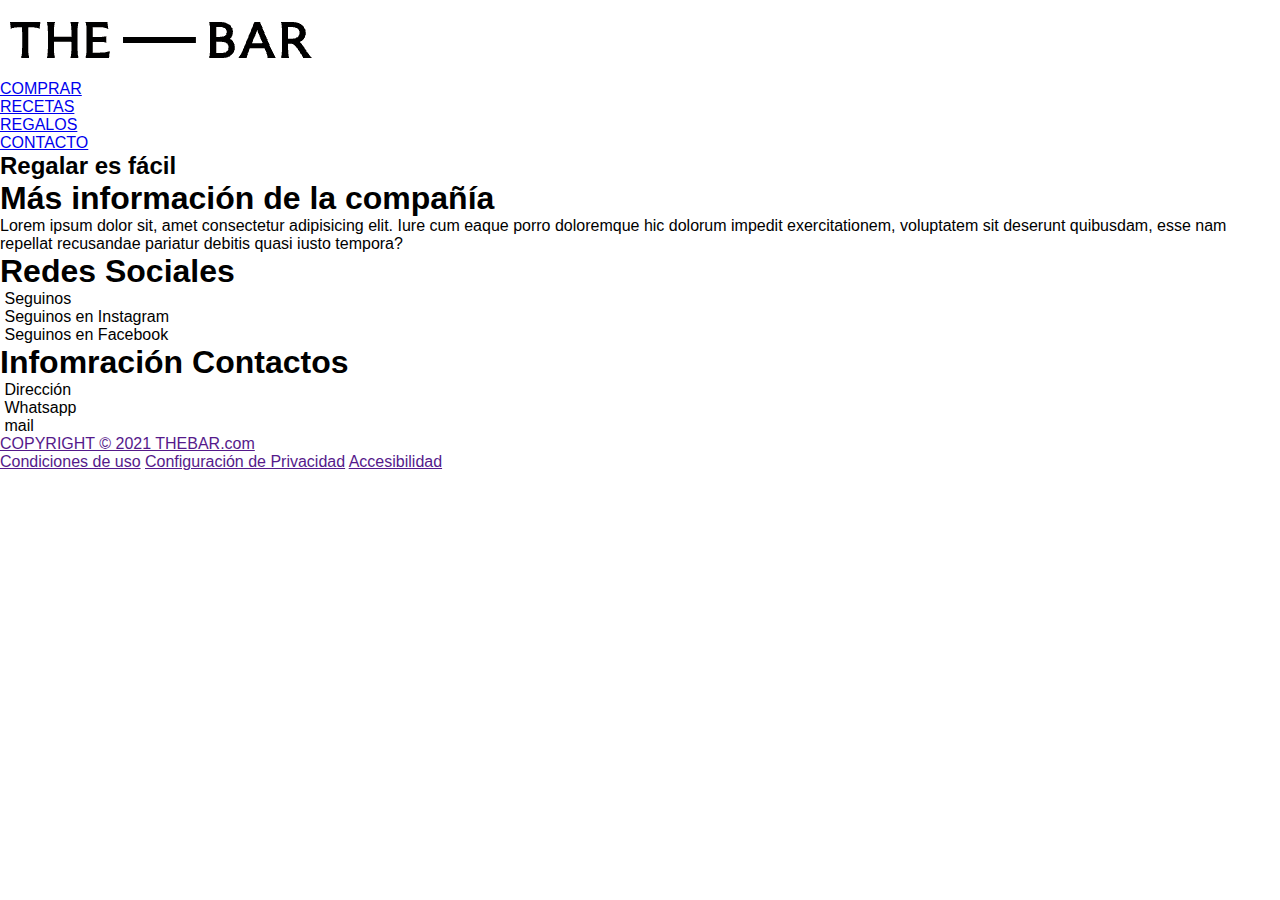
==== regalos.html @ 0faf6a96 "Este es el primer commit" ====
<!DOCTYPE html>
<html lang="en">

<head>
    <meta charset="UTF-8">
    <meta http-equiv="X-UA-Compatible" content="IE=edge">
    <meta name="viewport" content="width=device-width, initial-scale=1.0">
    <link rel="shortcut icon" href="./images/logo mini thebar.png">
    <link rel="stylesheet" href="./css/style.css">
    <title>Inicio | TheBar</title>
</head>

<body>
    <header>
        <a href="./index.html"><img src="./images/Thebar Logo.png" alt="" class=""></a>
        <nav>
            <ul class="menu">
                <li>
                    <a href="./comprar.html">COMPRAR</a>
                </li>
                <li>
                    <a href="./recetas.html">RECETAS</a>
                </li>
                <li>
                    <a href="./regalos.html">REGALOS</a>
                </li>
                <li>
                    <a href="./contacto.html">CONTACTO</a>
                </li>
            </ul>
        </nav>
    </header>
    <main>
        <h2>Regalar es fácil</h2>
    </main>
    <footer>

        <div class="containerFooterAll">


            <div class="containerBody">
                <div class="column1">
                    <h1>Más información de la compañía</h1>
                    <p>Lorem ipsum dolor sit, amet consectetur adipisicing elit. Iure cum eaque porro doloremque hic
                        dolorum impedit exercitationem, voluptatem sit deserunt quibusdam, esse nam repellat recusandae
                        pariatur debitis quasi iusto tempora?
                    </p>

                </div>
                <div class="column2">
                    <h1>Redes Sociales</h1>

                    <div class="row">
                        <img src="" alt="">
                        <label>Seguinos</label>
                    </div>

                    <div class="row">
                        <img src="" alt="">
                        <label>Seguinos en Instagram</label>
                    </div>

                    <div class="row">
                        <img src="" alt="">
                        <label>Seguinos en Facebook</label>
                    </div>

                </div>
                <div class="column3">
                    <h1>Infomración Contactos</h1>

                    <div class="row2">
                        <img src="" alt="">
                        <label>Dirección</label>
                    </div>

                    <div class="row2">
                        <img src="" alt="">
                        <label>Whatsapp</label>
                    </div>

                    <div class="row2">
                        <img src="" alt="">
                        <label>mail</label>
                    </div>
                </div>
            </div>
        </div>
      
        <div class="containerFooter">
            <div class="copyRight">
               <a href="">COPYRIGHT © 2021 THEBAR.com</a> 
            </div>

            <div class="information">
                <a href="">Condiciones de uso</a>
                <a href="">Configuración de Privacidad</a>
                <a href="">Accesibilidad</a>

            </div>
        </div>   
    </footer>

</body>

</html>
---- css/style.css ----
@import url('https://fonts.googleapis.com/css2?family=Benne&family=Nunito:wght@300&family=Scope+One&display=swap');

* {
    padding: 0;
    margin: 0;
    font-family: Arial, Helvetica, sans-serif;
}

.grilla {
    display: grid;
    grid-template-columns: 0.7fr 3fr 3fr 0.7fr;
    grid-template-areas:
        "prenav prenav prenav prenav"
        "nav nav nav nav"
        "banner banner banner banner"
        "section1 section1 section1 section1"
        "section2 section2 section2 section2"
        "footer footer footer footer";
    background-color: #faf1ea;
}

.prenav {
    grid-area: prenav;
    background-color: black;
    display: flex;
    justify-content: space-around;
    height: 4vh;
    align-items: center;
}

.prenav a {
    text-decoration: none;
    color: white;
    font-weight: bold;
    font-size: small;
}


.prenav a:hover {
    color: grey;
}

.nav {
    grid-area: nav;
    background-color: #fffaf7;
    display: flex;
    height: 70px;
    justify-content: space-between;
    align-items: center;


}

.nav a img {
    width: 180px;
    height: 40px;
    margin-left: 10px;
}

.logoCarrito {
    margin-right: 1.5rem;
    width: 28px;
    cursor: pointer;
}

.nav ul {
    display: flex;
    height: 100%;
    margin-right: 130px;
    align-items: center;
}

.nav li {
    list-style: none;
    padding: 25px;
    text-align: center;

}

.nav li a {
    text-decoration: none;
    color: black;
    font-weight: bold;
}

.nav li a:hover {
    color: grey;
}

.banner {
    grid-area: banner;
    background-color: white;
    display: flex;
    height: 560px;
}

.bannerText {
    padding-left: 2.5rem;
    padding-right: 2.5rem;
    padding-top: 6rem;
    padding-bottom: 6rem;
}

.bannerText label {
    font-size: smaller;
    font-weight: bold;
}

.banner h1 {
    padding-top: 3rem;
    font-size: 55px;
    font-family: 'Benne', serif;
    font-weight: lighter;
    line-height: 35px;
}

.banner p {
    max-width: 85%;
    font-family: 'Nunito', sans-serif;
    line-height: 30px;
    font-weight: 100;
    padding-top: 2rem;
    padding-bottom: 2rem;
}

.bannerText button {
    background-color: black;
    color: white;
    font-weight: bolder;
    width: 10rem;
    height: 3rem;
    border: none;
    cursor: pointer
}

.bannerText button:hover {
    background-color: rgb(103, 102, 111);
}

.banner img {
    height: 100%;
}

.section1 {
    grid-area: section1;
    margin: 40px;
}

.section1 h2 {
    font-size: 36px;
    font-family: 'Benne', serif;
    font-weight: lighter;
}


.homePL {
    display: flex;
}

.eachProduct {
    display: flex;
    flex-direction: column;
}


.imgPL {
    width: 330px;
    height: 330px;
}

.section2 {
    grid-area: section2;
    display: flex;
    height: 600px;
    padding-top: 20px;
    padding-bottom: 20px;
    padding-left: 80px;
    padding-right: 80px;
    align-items: center;
}

.section2 img {
    height: 100%;
}

.parrafoCarrousel {
    display: flex;
    flex-direction: column;
    height: 100%;
    width: 100%;
    background-color: white;
    align-items: center;
    justify-items: center;
}

.parrafoCarrousel h4 {
    font-size: smaller;
    font-weight: bolder;
    text-align: center;
    padding-top: 100px;
}

.parrafoCarrousel h1 {
    padding-top: 35px;
    font-size: 45px;
    max-width: 400px;
    margin: 1rem auto;
    text-align: center;
    font-family: 'Benne', serif;
    font-weight: lighter;
    line-height: 55px;
}

.parrafoCarrousel p {
    max-width: 65%;
    margin: 1rem auto;
    text-align: center;
    font-family: 'Nunito', sans-serif;
    line-height: 30px;
    font-weight: 100;
}

.parrafoCarrousel a {
    font-size: smaller;
    margin: 1rem auto;
    padding-top: 5px;
    font-weight: bold;
    text-decoration: underline;
    color: black;
}

.parrafoCarrousel a:hover {
    color: rgb(128, 127, 127);
}


.footer {
    grid-area: footer;
    background-color: black;
    color: white;
}
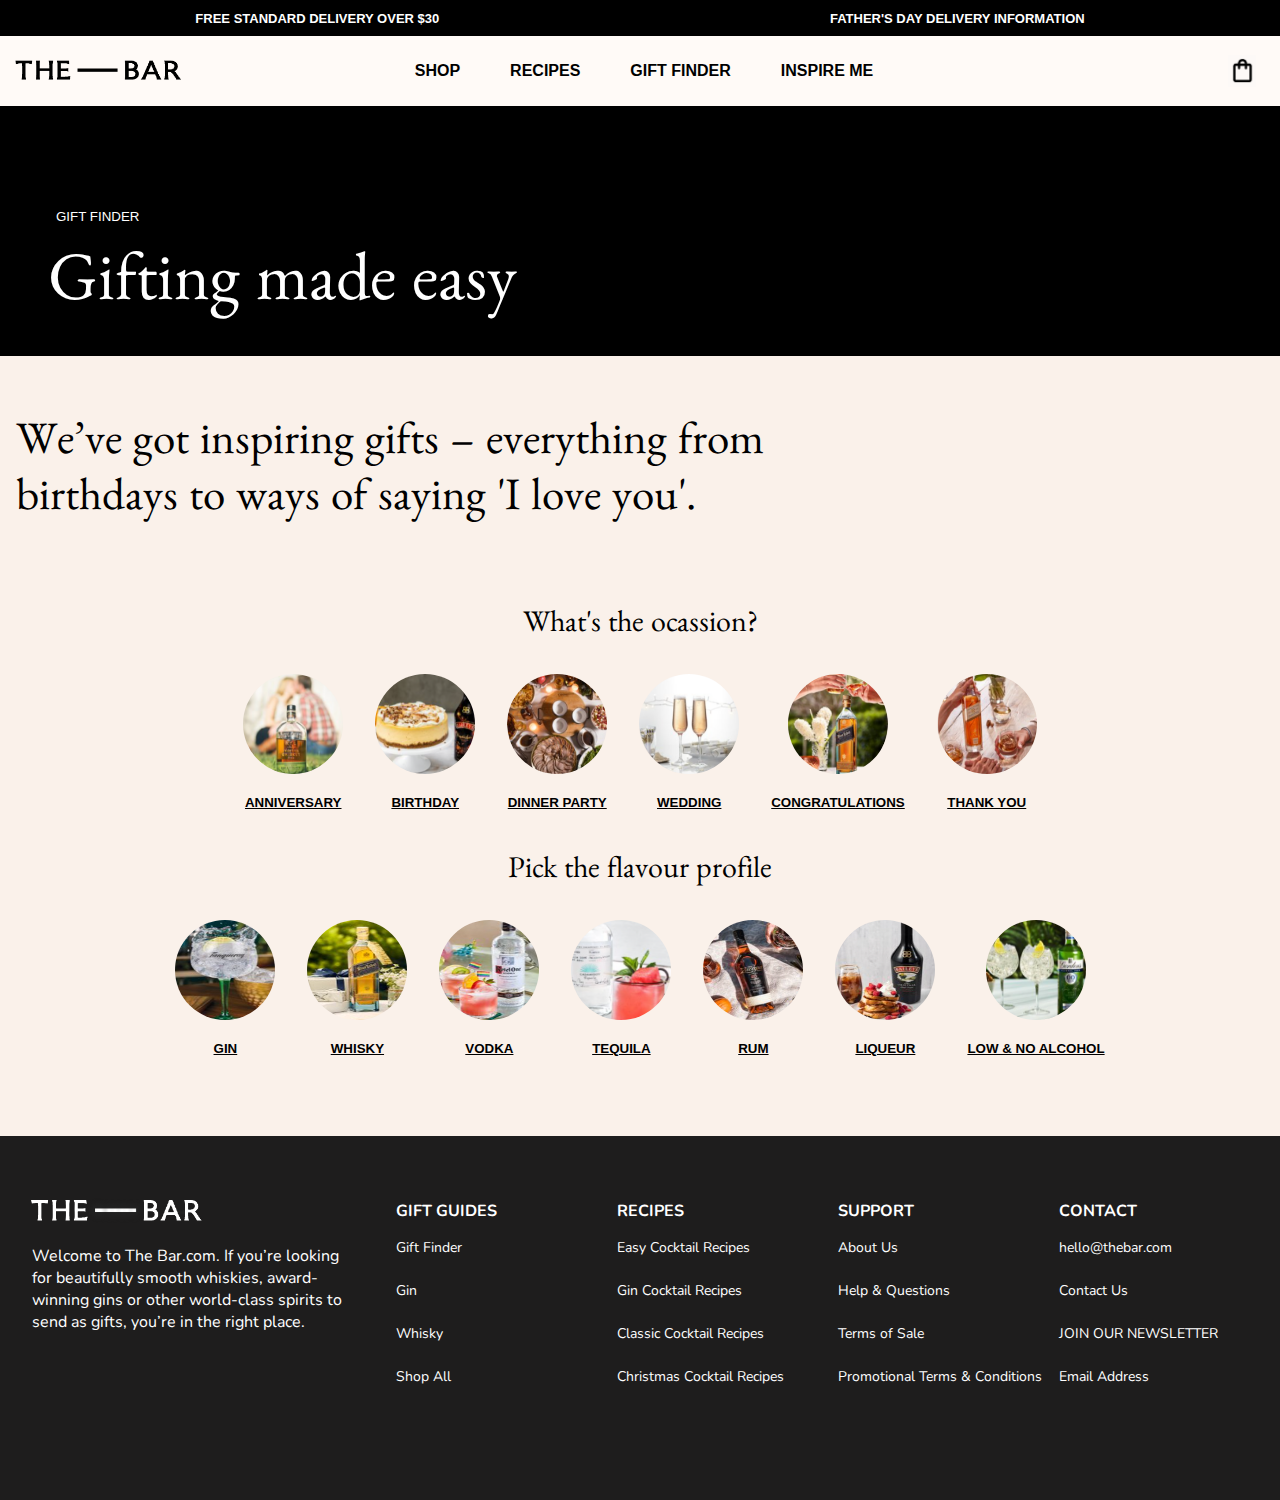
==== commit 0ea55bde: "Gift Finder Page y cierre de detalles" ====
--- a/regalos.html
+++ b/regalos.html
@@ -11,96 +11,132 @@
 </head>
 
 <body>
-    <header>
-        <a href="./index.html"><img src="./images/Thebar Logo.png" alt="" class=""></a>
-        <nav>
-            <ul class="menu">
-                <li>
-                    <a href="./comprar.html">COMPRAR</a>
-                </li>
-                <li>
-                    <a href="./recetas.html">RECETAS</a>
-                </li>
-                <li>
-                    <a href="./regalos.html">REGALOS</a>
-                </li>
-                <li>
-                    <a href="./contacto.html">CONTACTO</a>
-                </li>
+    <div class="grilla2">
+        <section class="prenav">
+            <a href="">FREE STANDARD DELIVERY OVER $30</a>
+            <a href="">FATHER'S DAY DELIVERY INFORMATION</a>
+        </section>
+        <nav class="nav">
+            <a href="./index.html"><img src="./images/Thebar Logo.png" alt=""></a>
+            <ul>
+                <li><a href="./comprar.html">SHOP</a></li>
+                <li><a href="./recetas.html">RECIPES</a></li>
+                <li><a href="./regalos.html">GIFT FINDER</a></li>
+                <li><a href="./contacto.html">INSPIRE ME</a></li>
             </ul>
+            <img src="./images/Icono Carrito.png" alt="" class="logoCarrito">
         </nav>
-    </header>
-    <main>
-        <h2>Regalar es fácil</h2>
-    </main>
-    <footer>
-
-        <div class="containerFooterAll">
-
-
-            <div class="containerBody">
-                <div class="column1">
-                    <h1>Más información de la compañía</h1>
-                    <p>Lorem ipsum dolor sit, amet consectetur adipisicing elit. Iure cum eaque porro doloremque hic
-                        dolorum impedit exercitationem, voluptatem sit deserunt quibusdam, esse nam repellat recusandae
-                        pariatur debitis quasi iusto tempora?
-                    </p>
-
-                </div>
-                <div class="column2">
-                    <h1>Redes Sociales</h1>
-
-                    <div class="row">
-                        <img src="" alt="">
-                        <label>Seguinos</label>
-                    </div>
-
-                    <div class="row">
-                        <img src="" alt="">
-                        <label>Seguinos en Instagram</label>
-                    </div>
-
-                    <div class="row">
-                        <img src="" alt="">
-                        <label>Seguinos en Facebook</label>
-                    </div>
-
-                </div>
-                <div class="column3">
-                    <h1>Infomración Contactos</h1>
-
-                    <div class="row2">
-                        <img src="" alt="">
-                        <label>Dirección</label>
-                    </div>
-
-                    <div class="row2">
-                        <img src="" alt="">
-                        <label>Whatsapp</label>
-                    </div>
-
-                    <div class="row2">
-                        <img src="" alt="">
-                        <label>mail</label>
-                    </div>
-                </div>
+        <header class="gfBanner">
+            <div class="gfBannerText">
+                <label>GIFT FINDER</label>
+                <h1>Gifting made easy</h1>
+            </div>
+        </header>
+        <section class="gfTitle">
+            <h1>We’ve got inspiring gifts – everything from birthdays to ways of saying 'I love you'.</h1>
+        </section>
+        <h3 class="subtitle">What's the ocassion?</h3>
+        <div class="occasion">
+            <div class="gfEachOption">
+                <img src="images/ANIVERSARIO.png" alt="">
+                <label for="">ANNIVERSARY</label>
+            </div>
+            <div class="gfEachOption">
+                <img src="images/CUMPLE.png" alt="">
+                <label for="">BIRTHDAY</label>
+            </div>
+            <div class="gfEachOption">
+                <img src="images/COMIDA.png" alt="">
+                <label for="">DINNER PARTY</label>
+            </div>
+            <div class="gfEachOption">
+                <img src="images/WEDDING.png" alt="">
+                <label for="">WEDDING</label>
+            </div>
+            <div class="gfEachOption">
+                <img src="images/FELICITACIONES.png" alt="">
+                <label for="">CONGRATULATIONS</label>
+            </div>
+            <div class="gfEachOption">
+                <img src="images/GRACIAS.png" alt="">
+                <label for="">THANK YOU</label>
             </div>
         </div>
-      
-        <div class="containerFooter">
-            <div class="copyRight">
-               <a href="">COPYRIGHT © 2021 THEBAR.com</a> 
+        <h3 class="subtitle">Pick the flavour profile</h3>
+        <div class="flavour">
+            <div class="gfEachOption">
+                <img src="images/GIN.png" alt="">
+                <label for="">GIN</label>
             </div>
-
-            <div class="information">
-                <a href="">Condiciones de uso</a>
-                <a href="">Configuración de Privacidad</a>
-                <a href="">Accesibilidad</a>
-
+            <div class="gfEachOption">
+                <img src="images/WHISKY.png" alt="">
+                <label for="">WHISKY</label>
             </div>
-        </div>   
-    </footer>
-
+            <div class="gfEachOption">
+                <img src="images/VODKA.png" alt="">
+                <label for="">VODKA</label>
+            </div>
+            <div class="gfEachOption">
+                <img src="images/TEQUILA.png" alt="">
+                <label for="">TEQUILA</label>
+            </div>
+            <div class="gfEachOption">
+                <img src="images/RON.png" alt="">
+                <label for="">RUM</label>
+            </div>
+            <div class="gfEachOption">
+                <img src="images/BAILEYS.png" alt="">
+                <label for="">LIQUEUR</label>
+            </div>
+            <div class="gfEachOption">
+                <img src="images/NO ALCOHOL.png" alt="">
+                <label for="">LOW & NO ALCOHOL</label>
+            </div>
+        </div>
+        <footer class="footer">
+            <div class="firstColumn">
+                <a href="./index.html"><img src="./images/pixlr-bg-result.png" alt=""></a>
+                <p>Welcome to The Bar.com. If you’re looking for beautifully smooth whiskies,
+                    award-winning gins or other world-class spirits to send as gifts, you’re in the right place.</p>
+            </div>
+            <div class="listColumn">
+                <h3>GIFT GUIDES</h3>
+                <ul>
+                    <li>Gift Finder</li>
+                    <li>Gin</li>
+                    <li>Whisky</li>
+                    <li>Shop All</li>
+                </ul>
+            </div>
+            <div class="listColumn">
+                <h3>RECIPES</h3>
+                <ul>
+                    <li>Easy Cocktail Recipes</li>
+                    <li>Gin Cocktail Recipes</li>
+                    <li>Classic Cocktail Recipes</li>
+                    <li>Christmas Cocktail Recipes </li>
+                </ul>
+            </div>
+            <div class="listColumn">
+                <h3>SUPPORT</h3>
+                <ul>
+                    <li>About Us</li>
+                    <li>Help & Questions</li>
+                    <li>Terms of Sale</li>
+                    <li>Promotional Terms & Conditions</li>
+                </ul>
+            </div>
+            <div class="listColumn">
+                <h3>CONTACT</h3>
+                <ul>
+                    <li>hello@thebar.com</li>
+                    <li>Contact Us</li>
+                    <li>JOIN OUR NEWSLETTER</li>
+                    <li>Email Address</li>
+                </ul>
+            </div>
+        </footer>
+    </div>
 </body>
 
 </html>--- a/css/style.css
+++ b/css/style.css
@@ -5,6 +5,8 @@
     margin: 0;
     font-family: Arial, Helvetica, sans-serif;
 }
+
+/* Pagina Home */
 
 .grilla {
     display: grid;
@@ -13,7 +15,8 @@
         "prenav prenav prenav prenav"
         "nav nav nav nav"
         "banner banner banner banner"
-        "section1 section1 section1 section1"
+        ". title title ."
+        ". section1 section1 ."
         "section2 section2 section2 section2"
         "footer footer footer footer";
     background-color: #faf1ea;
@@ -141,31 +144,62 @@
     height: 100%;
 }
 
+.title {
+    grid-area: title;
+}
+
+.title h1 {
+    font-size: 35px;
+    font-family: 'Benne', serif;
+    font-weight: lighter;
+    padding-top: 4rem;
+}
+
 .section1 {
     grid-area: section1;
-    margin: 40px;
-}
-
-.section1 h2 {
-    font-size: 36px;
-    font-family: 'Benne', serif;
-    font-weight: lighter;
-}
-
-
-.homePL {
     display: flex;
 }
 
 .eachProduct {
     display: flex;
     flex-direction: column;
-}
-
-
-.imgPL {
-    width: 330px;
-    height: 330px;
+    padding-top: 3rem;
+    padding-left: 0.5rem;
+    padding-bottom: 2rem;
+    padding-right: 0.5rem;
+}
+
+.eachProduct h3{
+    padding-top: 1.5rem;
+    padding-left: 0.5rem;
+    padding-bottom: 0.5rem;
+    font-size: 22px;
+    font-family: 'Benne', serif;
+    font-weight: lighter;
+    width: 90%;
+    line-height: 2rem;
+
+}
+
+.eachProduct p {
+    padding-left: 0.5rem;
+    padding-bottom: 2rem;
+    font-size: 15px;
+    font-family: 'Nunito', sans-serif;
+    line-height: 30px;
+    font-weight: 100;
+    width: 90%;
+    line-height: 2rem;
+}
+
+.eachProduct img {
+    width: 100%;
+
+}
+
+.imgPL:hover{
+    transition: 0.5s;
+    transform: scale(1.1);
 }
 
 .section2 {
@@ -173,10 +207,10 @@
     display: flex;
     height: 600px;
     padding-top: 20px;
-    padding-bottom: 20px;
+    padding-bottom: 10rem;
     padding-left: 80px;
     padding-right: 80px;
-    align-items: center;
+    justify-content: center;
 }
 
 .section2 img {
@@ -188,6 +222,7 @@
     flex-direction: column;
     height: 100%;
     width: 100%;
+    max-width: 632.5px;
     background-color: white;
     align-items: center;
     justify-items: center;
@@ -236,6 +271,136 @@
 
 .footer {
     grid-area: footer;
+    background-color: rgba(28, 27, 27, 0.994);
+    color: white;
+    padding-bottom: 64px;
+    display: flex;
+    height: 300px;
+}
+
+.firstColumn {
+    width: 30%;
+    padding-top: 40px;
+    padding-right: 3rem;
+    padding-left: 1rem;
+}
+
+.firstColumn img {
+    width: 200px;
+    height: 65px;
+    padding-left: 0.3rem;
+}
+
+.firstColumn p {
+    padding-left: 1rem;
+    font-family: 'Nunito', sans-serif;
+}
+
+.listColumn {
+    width: 20%;
+    padding-top: 64px;
+}
+
+.listColumn h3 {
+    font-family: 'Nunito', sans-serif;
+    font-size: 16px;
+}
+
+.listColumn ul li {
+    font-family: 'Nunito', sans-serif;
+    list-style: none;
+    padding-bottom: 0.5rem;
+    padding-top: 1rem;
+    font-size: 14px;
+}
+
+/* Página Gift Finder */
+
+.grilla2 {
+    background-color: #faf1ea;
+}
+
+.gfBanner {
     background-color: black;
     color: white;
-}+    height: 250px
+}
+
+.gfBannerText {
+    display: flex;
+    flex-direction: column;
+    justify-content: end;
+    height: 100%;
+}
+
+.gfBannerText label {
+    font-size: smaller;
+    padding-left: 3.5rem;
+}
+
+.gfBannerText h1 {
+    padding-top: 2rem;
+    padding-bottom: 2rem;
+    padding-left: 3rem;
+    font-size: 68px;
+    font-family: 'Benne', serif;
+    font-weight: lighter;
+}
+
+.gfTitle h1 {
+    font-size: 45px;
+    font-family: 'Benne', serif;
+    font-weight: lighter;
+    padding-top: 4rem;
+    padding-left: 1rem;
+    padding-bottom: 3rem;
+    width: 70%;
+    line-height: 3.5rem;
+}
+
+.subtitle{
+    font-size: 30px;
+    font-family: 'Benne', serif;
+    font-weight: lighter;
+    padding-top: 2rem;
+    text-align: center;
+
+}
+
+.occasion {
+    grid-area: occasion;
+    display: flex;
+    justify-content: center;
+}
+
+
+.flavour {
+    grid-area: flavour;
+    display: flex;
+    justify-content: center;
+    padding-bottom: 4rem;
+}
+
+.gfEachOption {
+    display: flex;
+    flex-direction: column;
+    padding-top: 2rem;
+    padding-left: 1rem;
+    padding-right: 1rem;
+    align-items: center;
+}
+
+.gfEachOption img{
+    width: 100px;
+    height: 100px;
+    border-radius: 150px;
+}
+
+.gfEachOption label {
+    font-size: smaller;
+    margin: 1rem auto;
+    padding-top: 5px;
+    font-weight: bold;
+    text-decoration: underline;
+}
+
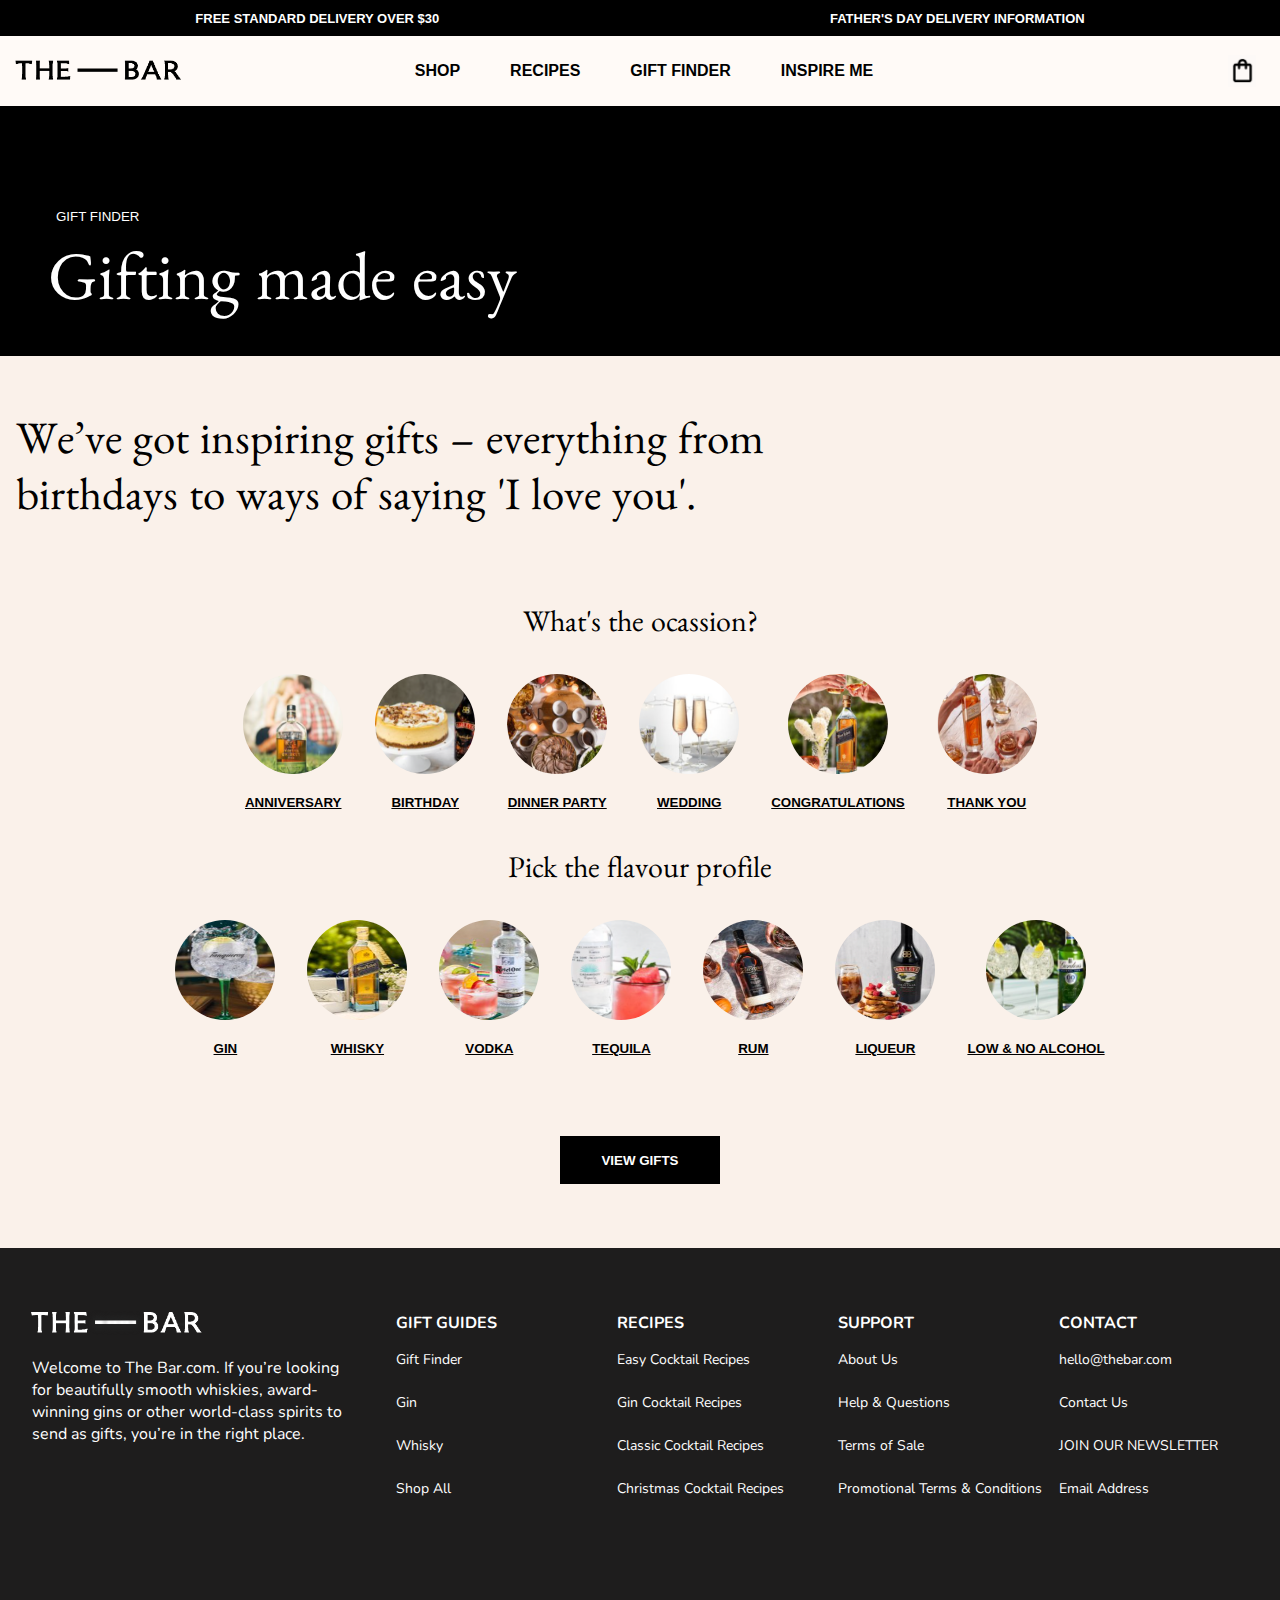
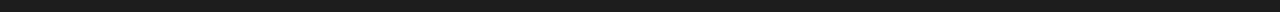
==== commit 537fdf5c: "Botón de Gift Finder" ====
--- a/regalos.html
+++ b/regalos.html
@@ -93,6 +93,13 @@
                 <label for="">LOW & NO ALCOHOL</label>
             </div>
         </div>
+        <div class="gfButton">
+            <p></p>
+            <a href="">
+                <button>VIEW GIFTS</button>
+            </a>
+            <p></p>
+        </div>
         <footer class="footer">
             <div class="firstColumn">
                 <a href="./index.html"><img src="./images/pixlr-bg-result.png" alt=""></a>
--- a/css/style.css
+++ b/css/style.css
@@ -404,3 +404,22 @@
     text-decoration: underline;
 }
 
+.gfButton {
+    display: flex;
+    justify-content: center;
+    padding-bottom: 4rem;
+}
+
+.gfButton button {
+    background-color: black;
+    color: white;
+    font-weight: bolder;
+    width: 10rem;
+    height: 3rem;
+    border: none;
+    cursor: pointer;
+}
+
+.gfButton button:hover {
+    background-color: rgb(103, 102, 111);
+}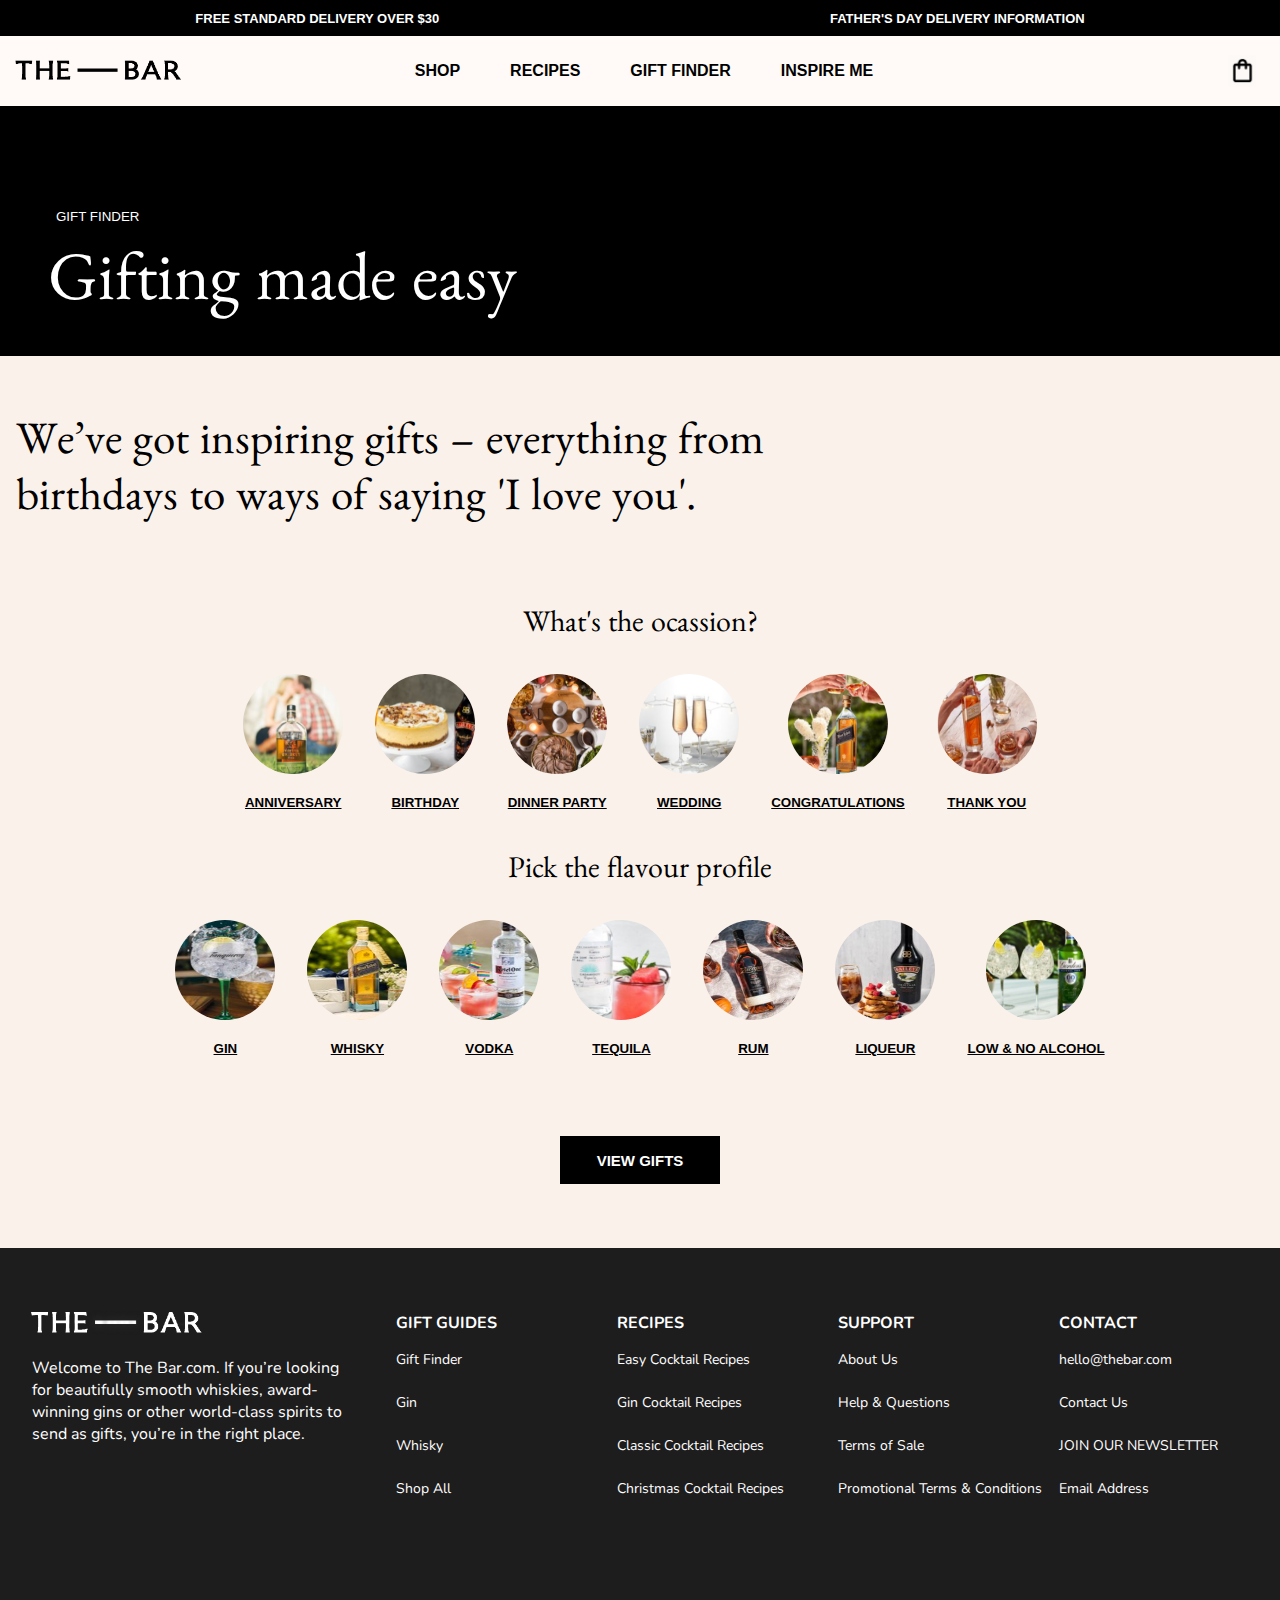
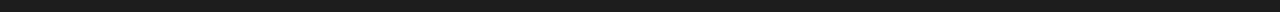
==== commit 9a414d77: "Correcciones" ====
--- a/regalos.html
+++ b/regalos.html
@@ -19,10 +19,10 @@
         <nav class="nav">
             <a href="./index.html"><img src="./images/Thebar Logo.png" alt=""></a>
             <ul>
-                <li><a href="./comprar.html">SHOP</a></li>
-                <li><a href="./recetas.html">RECIPES</a></li>
+                <li><a href="">SHOP</a></li>
+                <li><a href="">RECIPES</a></li>
                 <li><a href="./regalos.html">GIFT FINDER</a></li>
-                <li><a href="./contacto.html">INSPIRE ME</a></li>
+                <li><a href="">INSPIRE ME</a></li>
             </ul>
             <img src="./images/Icono Carrito.png" alt="" class="logoCarrito">
         </nav>
--- a/css/style.css
+++ b/css/style.css
@@ -413,6 +413,7 @@
 .gfButton button {
     background-color: black;
     color: white;
+    font-size: 15px;
     font-weight: bolder;
     width: 10rem;
     height: 3rem;
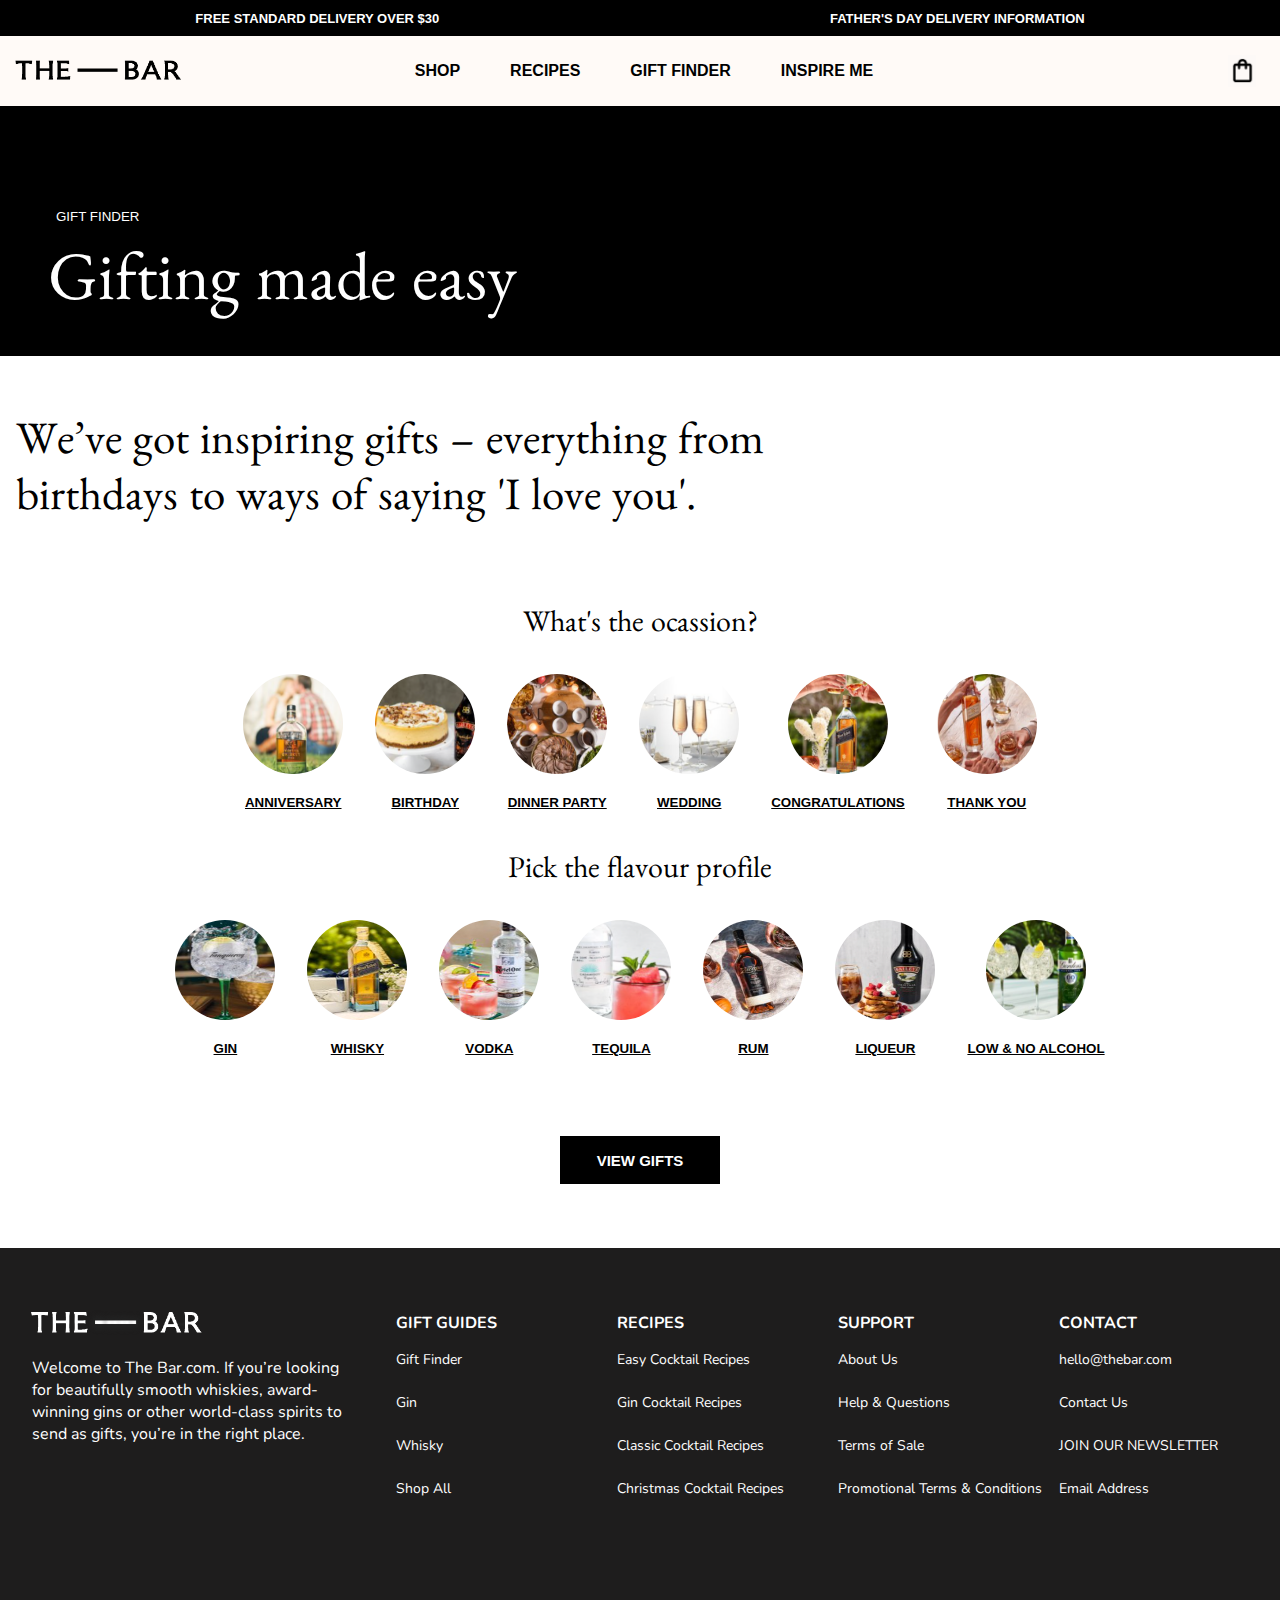
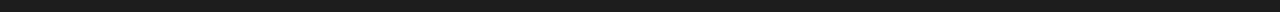
==== commit 9a6aca4b: "SCSS y BEM" ====
--- a/regalos.html
+++ b/regalos.html
@@ -6,32 +6,32 @@
     <meta http-equiv="X-UA-Compatible" content="IE=edge">
     <meta name="viewport" content="width=device-width, initial-scale=1.0">
     <link rel="shortcut icon" href="./images/logo mini thebar.png">
-    <link rel="stylesheet" href="./css/style.css">
+    <link rel="stylesheet" href="./scss/main.css">
     <title>Inicio | TheBar</title>
 </head>
 
 <body>
     <div class="grilla2">
-        <section class="prenav">
+        <section class="preheader">
             <a href="">FREE STANDARD DELIVERY OVER $30</a>
             <a href="">FATHER'S DAY DELIVERY INFORMATION</a>
         </section>
-        <nav class="nav">
-            <a href="./index.html"><img src="./images/Thebar Logo.png" alt=""></a>
-            <ul>
+        <header class="header">
+            <a href="./index.html"><img src="./images/Thebar Logo.png" alt="" class="header__image"></a>
+            <ul class="header__ul">
                 <li><a href="">SHOP</a></li>
                 <li><a href="">RECIPES</a></li>
                 <li><a href="./regalos.html">GIFT FINDER</a></li>
                 <li><a href="">INSPIRE ME</a></li>
             </ul>
-            <img src="./images/Icono Carrito.png" alt="" class="logoCarrito">
-        </nav>
-        <header class="gfBanner">
+            <img src="./images/Icono Carrito.png" alt="" class="header__atc">
+        </header>
+        <section class="gfBanner">
             <div class="gfBannerText">
                 <label>GIFT FINDER</label>
                 <h1>Gifting made easy</h1>
             </div>
-        </header>
+        </section>
         <section class="gfTitle">
             <h1>We’ve got inspiring gifts – everything from birthdays to ways of saying 'I love you'.</h1>
         </section>
--- a/scss/main.css
+++ b/scss/main.css
@@ -0,0 +1,372 @@
+@charset "UTF-8";
+@import url("https://fonts.googleapis.com/css2?family=Benne&family=Nunito:wght@300&family=Scope+One&display=swap");
+* {
+  padding: 0;
+  margin: 0;
+  font-family: Arial, Helvetica, sans-serif;
+}
+
+.grilla {
+  display: grid;
+  grid-template-columns: 0.7fr 3fr 3fr 0.7fr;
+  grid-template-areas: "prenav prenav prenav prenav" "nav nav nav nav" "banner banner banner banner" ". title title ." ". section1 section1 ." "section2 section2 section2 section2" "footer footer footer footer";
+  background-color: #faf1ea;
+}
+
+.preheader {
+  grid-area: prenav;
+  background-color: black;
+  display: flex;
+  justify-content: space-around;
+  height: 4vh;
+  align-items: center;
+}
+.preheader a {
+  text-decoration: none;
+  color: white;
+  font-weight: bold;
+  font-size: small;
+}
+.preheader a:hover {
+  color: grey;
+}
+
+.header {
+  grid-area: nav;
+  background-color: #fffaf7;
+  display: flex;
+  height: 70px;
+  justify-content: space-between;
+  align-items: center;
+}
+.header__image {
+  width: 180px;
+  height: 40px;
+  margin-left: 10px;
+}
+.header__atc {
+  margin-right: 1.5rem;
+  width: 28px;
+  cursor: pointer;
+}
+.header__ul {
+  display: flex;
+  height: 100%;
+  margin-right: 130px;
+  align-items: center;
+}
+.header__ul li {
+  list-style: none;
+  padding: 25px;
+  text-align: center;
+}
+.header__ul li a {
+  text-decoration: none;
+  color: black;
+  font-weight: bold;
+}
+.header__ul li a:hover {
+  color: grey;
+}
+
+.footer {
+  grid-area: footer;
+  background-color: rgba(28, 27, 27, 0.994);
+  color: white;
+  padding-bottom: 64px;
+  display: flex;
+  height: 300px;
+}
+
+.firstColumn {
+  width: 30%;
+  padding-top: 40px;
+  padding-right: 3rem;
+  padding-left: 1rem;
+}
+.firstColumn img {
+  width: 200px;
+  height: 65px;
+  padding-left: 0.3rem;
+}
+.firstColumn p {
+  padding-left: 1rem;
+  font-family: "Nunito", sans-serif;
+}
+
+.listColumn {
+  width: 20%;
+  padding-top: 64px;
+}
+.listColumn h3 {
+  font-family: "Nunito", sans-serif;
+  font-size: 16px;
+}
+.listColumn ul li {
+  font-family: "Nunito", sans-serif;
+  list-style: none;
+  padding-bottom: 0.5rem;
+  padding-top: 1rem;
+  font-size: 14px;
+}
+
+/* Página Gift Finder */
+.banner {
+  grid-area: banner;
+  background-color: white;
+  display: flex;
+  height: 560px;
+}
+.banner__text {
+  padding-left: 2.5rem;
+  padding-right: 2.5rem;
+  padding-top: 6rem;
+  padding-bottom: 6rem;
+}
+.banner__label {
+  font-size: smaller;
+  font-weight: bold;
+}
+.banner__title {
+  padding-top: 3rem;
+  font-size: 55px;
+  font-family: "Benne", serif;
+  font-weight: lighter;
+  line-height: 35px;
+}
+.banner__p {
+  max-width: 85%;
+  font-family: "Nunito", sans-serif;
+  line-height: 30px;
+  font-weight: 100;
+  padding-top: 2rem;
+  padding-bottom: 2rem;
+}
+.banner .btn {
+  background-color: black;
+  color: white;
+  font-weight: bolder;
+  width: 10rem;
+  height: 3rem;
+  border: none;
+  cursor: pointer;
+}
+.banner .btn:hover {
+  background-color: rgb(103, 102, 111);
+}
+.banner__img {
+  height: 100%;
+}
+
+.title {
+  grid-area: title;
+}
+.title h1 {
+  font-size: 35px;
+  font-family: "Benne", serif;
+  font-weight: lighter;
+  padding-top: 4rem;
+}
+
+.section1 {
+  grid-area: section1;
+  display: flex;
+}
+
+.eachProduct {
+  display: flex;
+  flex-direction: column;
+  padding-top: 3rem;
+  padding-left: 0.5rem;
+  padding-bottom: 2rem;
+  padding-right: 0.5rem;
+}
+.eachProduct h3 {
+  padding-top: 1.5rem;
+  padding-left: 0.5rem;
+  padding-bottom: 0.5rem;
+  font-size: 22px;
+  font-family: "Benne", serif;
+  font-weight: lighter;
+  width: 90%;
+  line-height: 2rem;
+}
+.eachProduct p {
+  padding-left: 0.5rem;
+  padding-bottom: 2rem;
+  font-size: 15px;
+  font-family: "Nunito", sans-serif;
+  line-height: 30px;
+  font-weight: 100;
+  width: 90%;
+  line-height: 2rem;
+}
+.eachProduct img {
+  width: 100%;
+}
+
+.imgPL:hover {
+  transition: 0.5s;
+  transform: scale(1.1);
+}
+
+.section2 {
+  grid-area: section2;
+  display: flex;
+  height: 600px;
+  padding-top: 20px;
+  padding-bottom: 10rem;
+  padding-left: 80px;
+  padding-right: 80px;
+  justify-content: center;
+}
+.section2 img {
+  height: 100%;
+}
+
+.parrafoCarrousel {
+  display: flex;
+  flex-direction: column;
+  height: 100%;
+  width: 100%;
+  max-width: 632.5px;
+  background-color: white;
+  align-items: center;
+  justify-items: center;
+}
+.parrafoCarrousel h4 {
+  font-size: smaller;
+  font-weight: bolder;
+  text-align: center;
+  padding-top: 100px;
+}
+.parrafoCarrousel h1 {
+  padding-top: 35px;
+  font-size: 45px;
+  max-width: 400px;
+  margin: 1rem auto;
+  text-align: center;
+  font-family: "Benne", serif;
+  font-weight: lighter;
+  line-height: 55px;
+}
+.parrafoCarrousel p {
+  max-width: 65%;
+  margin: 1rem auto;
+  text-align: center;
+  font-family: "Nunito", sans-serif;
+  line-height: 30px;
+  font-weight: 100;
+}
+.parrafoCarrousel a {
+  font-size: smaller;
+  margin: 1rem auto;
+  padding-top: 5px;
+  font-weight: bold;
+  text-decoration: underline;
+  color: black;
+}
+.parrafoCarrousel a:hover {
+  color: rgb(128, 127, 127);
+}
+
+#regalos .grilla2 {
+  background-color: #faf1ea;
+}
+
+.gfBanner {
+  background-color: black;
+  color: white;
+  height: 250px;
+}
+
+.gfBannerText {
+  display: flex;
+  flex-direction: column;
+  justify-content: end;
+  height: 100%;
+}
+.gfBannerText label {
+  font-size: smaller;
+  padding-left: 3.5rem;
+}
+.gfBannerText h1 {
+  padding-top: 2rem;
+  padding-bottom: 2rem;
+  padding-left: 3rem;
+  font-size: 68px;
+  font-family: "Benne", serif;
+  font-weight: lighter;
+}
+
+.gfTitle h1 {
+  font-size: 45px;
+  font-family: "Benne", serif;
+  font-weight: lighter;
+  padding-top: 4rem;
+  padding-left: 1rem;
+  padding-bottom: 3rem;
+  width: 70%;
+  line-height: 3.5rem;
+}
+
+.subtitle {
+  font-size: 30px;
+  font-family: "Benne", serif;
+  font-weight: lighter;
+  padding-top: 2rem;
+  text-align: center;
+}
+
+.occasion {
+  grid-area: occasion;
+  display: flex;
+  justify-content: center;
+}
+
+.flavour {
+  grid-area: flavour;
+  display: flex;
+  justify-content: center;
+  padding-bottom: 4rem;
+}
+
+.gfEachOption {
+  display: flex;
+  flex-direction: column;
+  padding-top: 2rem;
+  padding-left: 1rem;
+  padding-right: 1rem;
+  align-items: center;
+}
+.gfEachOption img {
+  width: 100px;
+  height: 100px;
+  border-radius: 150px;
+}
+.gfEachOption label {
+  font-size: smaller;
+  margin: 1rem auto;
+  padding-top: 5px;
+  font-weight: bold;
+  text-decoration: underline;
+}
+
+.gfButton {
+  display: flex;
+  justify-content: center;
+  padding-bottom: 4rem;
+}
+.gfButton button {
+  background-color: black;
+  color: white;
+  font-size: 15px;
+  font-weight: bolder;
+  width: 10rem;
+  height: 3rem;
+  border: none;
+  cursor: pointer;
+}
+.gfButton button:hover {
+  background-color: rgb(103, 102, 111);
+}/*# sourceMappingURL=main.css.map */